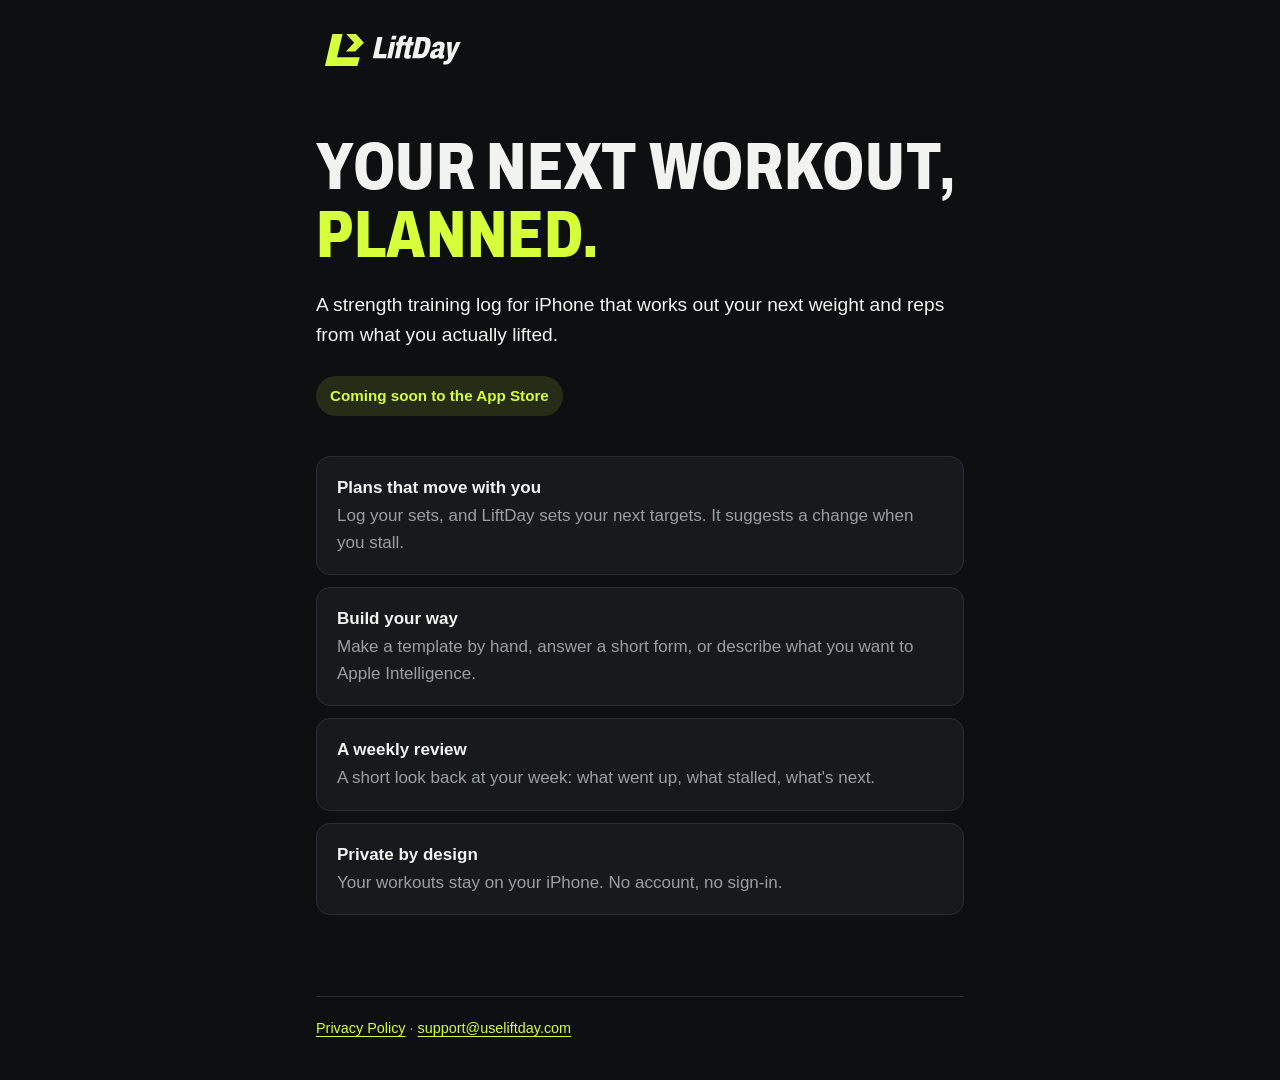
==== index.html @ a224f52b "Apply the Lift Mark brand identity Dark carbon background, chalk text and electric lime accents from" ====
<!doctype html>
<html lang="en">
<head>
  <meta charset="utf-8">
  <meta name="viewport" content="width=device-width, initial-scale=1">
  <title>LiftDay</title>
  <meta name="description" content="LiftDay is a strength training log for iPhone that plans your next workout from what you actually lifted.">
  <meta name="theme-color" content="#0E0F11">
  <link rel="icon" href="/brand/liftmark-primary.svg" type="image/svg+xml">
  <link rel="icon" href="/brand/favicon-32.png" sizes="32x32" type="image/png">
  <link rel="apple-touch-icon" href="/brand/apple-touch-icon.png">
  <link rel="stylesheet" href="/style.css">
</head>
<body>
  <div class="wrap">
    <header class="site-header">
      <a href="/"><img src="/brand/wordmark-horizontal.svg" alt="LiftDay" width="160" height="52"></a>
    </header>

    <main>
      <h1>Your next workout, <span class="accent">planned.</span></h1>
      <p class="lede">A strength training log for iPhone that works out your next weight and reps from what you actually lifted.</p>
      <p class="badge">Coming soon to the App Store</p>

      <ul class="features">
        <li><strong>Plans that move with you</strong><span>Log your sets, and LiftDay sets your next targets. It suggests a change when you stall.</span></li>
        <li><strong>Build your way</strong><span>Make a template by hand, answer a short form, or describe what you want to Apple Intelligence.</span></li>
        <li><strong>A weekly review</strong><span>A short look back at your week: what went up, what stalled, what's next.</span></li>
        <li><strong>Private by design</strong><span>Your workouts stay on your iPhone. No account, no sign-in.</span></li>
      </ul>
    </main>

    <footer>
      <p><a href="/privacy/">Privacy Policy</a> · <a href="mailto:support@useliftday.com">support@useliftday.com</a></p>
    </footer>
  </div>
</body>
</html>
---- style.css ----
/* LiftDay brand colors (docs/brand-guidelines.md in the app repo).
   The site is dark-only, like the app. */
:root {
  --carbon: #0E0F11;
  --surface: #17191C;
  --separator: #2A2D32;
  --chalk: #F2F3F0;
  --text-secondary: #9A9FA6;
  --lime: #D4FF3A;
  --lime-soft: rgba(212, 255, 58, 0.12);
  color-scheme: dark;
}

@font-face {
  font-family: "Archivo Condensed";
  src: url("/fonts/ArchivoCondensed-ExtraBold.ttf") format("truetype");
  font-weight: 800;
  font-display: swap;
}

* { box-sizing: border-box; }

html { background: var(--carbon); }

body {
  margin: 0;
  background: var(--carbon);
  color: var(--chalk);
  font: 17px/1.55 -apple-system, BlinkMacSystemFont, "SF Pro Text", "Segoe UI", Roboto, Helvetica, Arial, sans-serif;
  -webkit-text-size-adjust: 100%;
}

a { color: var(--lime); text-underline-offset: 3px; }
a:focus-visible { outline: 2px solid var(--lime); outline-offset: 3px; border-radius: 2px; }

.wrap {
  max-width: 680px;
  margin: 0 auto;
  padding: 0 16px;
}

/* Header: the horizontal wordmark, never retyped as text. */
.site-header { padding: 24px 0 8px; }
.site-header a { display: inline-block; line-height: 0; }
.site-header img { width: 160px; height: auto; }

main { padding: 40px 0 64px; }

h1, h2 {
  font-family: "Archivo Condensed", "Arial Narrow", sans-serif;
  font-weight: 800;
  text-transform: uppercase;
  letter-spacing: 0.01em;
  line-height: 1.02;
}

h1 { font-size: clamp(2.6rem, 9vw, 4.2rem); margin: 0 0 20px; }
h2 { font-size: 1.6rem; margin: 2.2em 0 0.4em; }
h1 .accent { color: var(--lime); }

p, ul { margin: 0 0 1em; }
li { margin-bottom: 0.35em; }

.lede { font-size: 1.2rem; color: var(--chalk); }
.muted { color: var(--text-secondary); }

.badge {
  display: inline-block;
  margin: 8px 0 40px;
  padding: 8px 14px;
  border-radius: 999px;
  background: var(--lime-soft);
  color: var(--lime);
  font-weight: 600;
  font-size: 0.95rem;
}

.features {
  list-style: none;
  padding: 0;
  margin: 0 0 1em;
  display: grid;
  gap: 12px;
}

.features li {
  margin: 0;
  padding: 18px 20px;
  background: var(--surface);
  border: 1px solid var(--separator);
  border-radius: 14px;
}

.features strong { display: block; margin-bottom: 2px; }
.features span { color: var(--text-secondary); }

/* Privacy policy */
.policy h1 { font-size: clamp(2.2rem, 7vw, 3.2rem); }
.policy strong { color: var(--chalk); }

footer {
  border-top: 1px solid var(--separator);
  padding: 20px 0 40px;
  color: var(--text-secondary);
  font-size: 0.9rem;
}

footer p { margin: 0; }
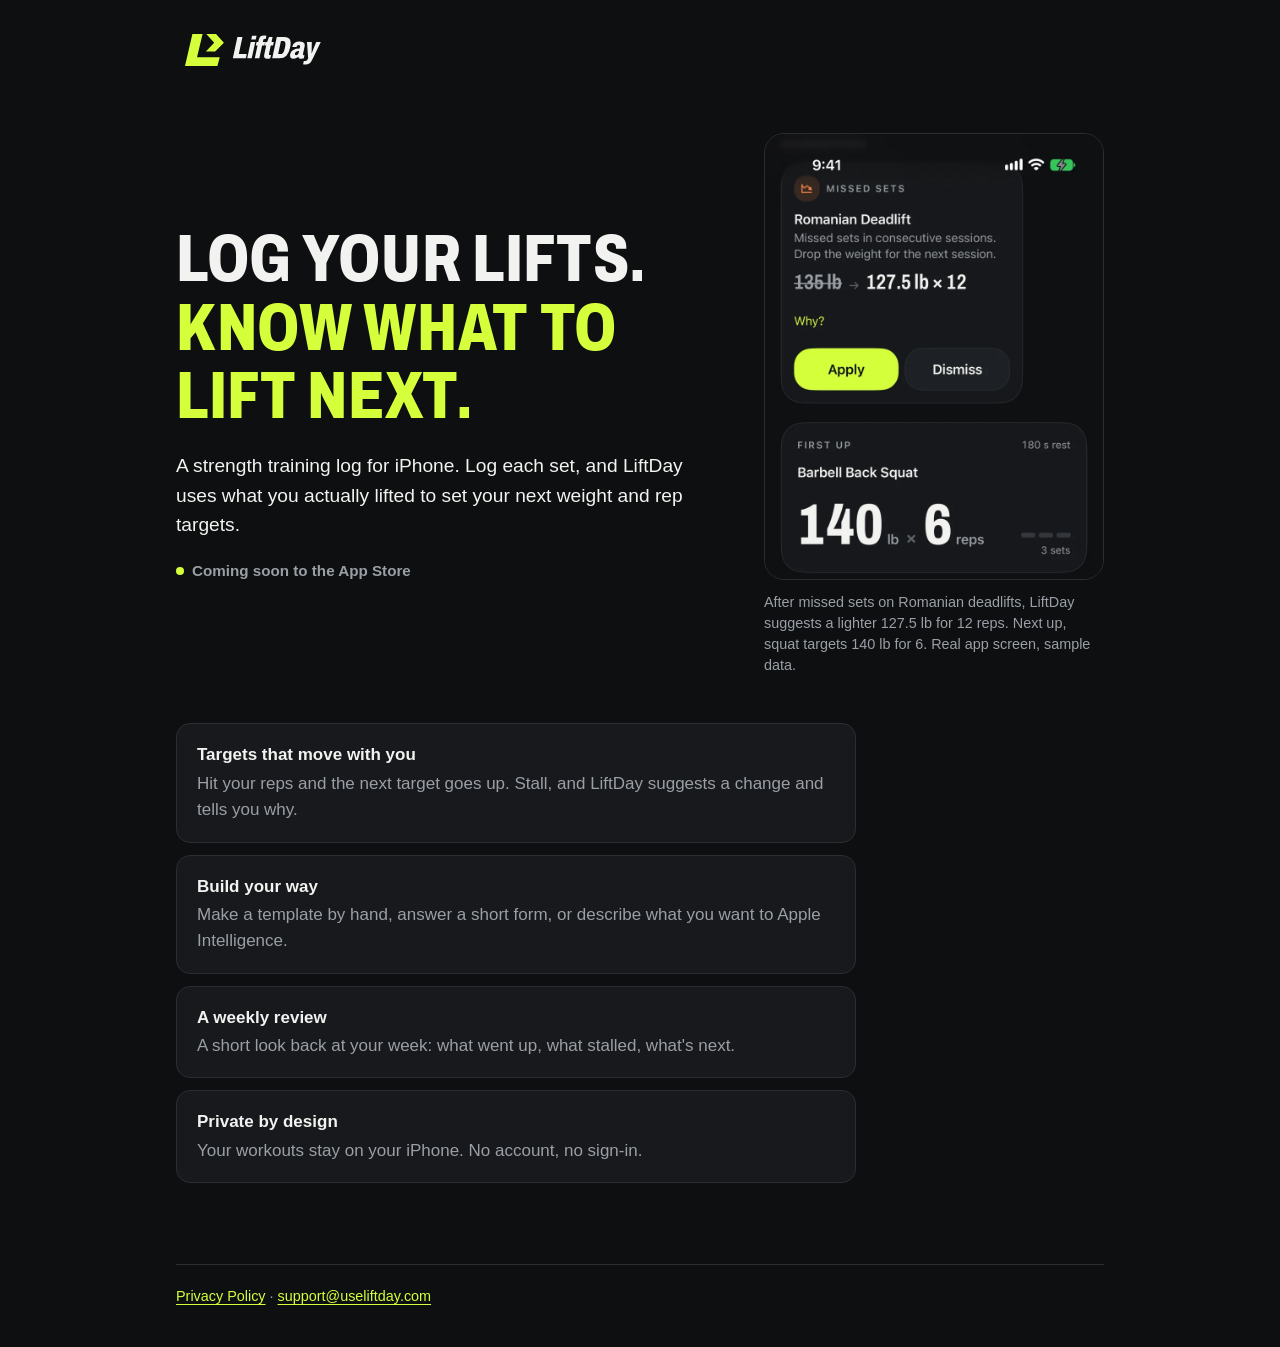
==== commit 24db8129: "Lead the home page with logging and the next target New hero headline and copy that tie logged sets " ====
--- a/index.html
+++ b/index.html
@@ -4,7 +4,7 @@
   <meta charset="utf-8">
   <meta name="viewport" content="width=device-width, initial-scale=1">
   <title>LiftDay</title>
-  <meta name="description" content="LiftDay is a strength training log for iPhone that plans your next workout from what you actually lifted.">
+  <meta name="description" content="Log your lifts. Know what to lift next. LiftDay is a strength training log for iPhone that uses what you actually lifted to set your next weight and rep targets.">
   <meta name="theme-color" content="#0E0F11">
   <link rel="icon" href="/brand/liftmark-primary.svg" type="image/svg+xml">
   <link rel="icon" href="/brand/favicon-32.png" sizes="32x32" type="image/png">
@@ -12,18 +12,27 @@
   <link rel="stylesheet" href="/style.css">
 </head>
 <body>
-  <div class="wrap">
+  <div class="wrap wrap-wide">
     <header class="site-header">
       <a href="/"><img src="/brand/wordmark-horizontal.svg" alt="LiftDay" width="160" height="52"></a>
     </header>
 
     <main>
-      <h1>Your next workout, <span class="accent">planned.</span></h1>
-      <p class="lede">A strength training log for iPhone that works out your next weight and reps from what you actually lifted.</p>
-      <p class="badge">Coming soon to the App Store</p>
+      <section class="hero">
+        <div class="hero-copy">
+          <h1>Log your lifts. <span class="accent">Know what to lift next.</span></h1>
+          <p class="lede">A strength training log for iPhone. Log each set, and LiftDay uses what you actually lifted to set your next weight and rep targets.</p>
+          <p class="status">Coming soon to the App Store</p>
+        </div>
+        <figure class="hero-shot">
+          <img src="/images/today-suggestion.webp" width="800" height="1054"
+               alt="LiftDay's Today screen. A Missed Sets card for Romanian Deadlift says sets were missed in consecutive sessions and suggests dropping from 135 lb to 127.5 lb for 12 reps, with Why?, Apply and Dismiss buttons. Below it, First Up shows Barbell Back Squat at 140 lb for 6 reps over 3 sets.">
+          <figcaption>After missed sets on Romanian deadlifts, LiftDay suggests a lighter 127.5&nbsp;lb for 12 reps. Next up, squat targets 140&nbsp;lb for 6. Real app screen, sample data.</figcaption>
+        </figure>
+      </section>
 
       <ul class="features">
-        <li><strong>Plans that move with you</strong><span>Log your sets, and LiftDay sets your next targets. It suggests a change when you stall.</span></li>
+        <li><strong>Targets that move with you</strong><span>Hit your reps and the next target goes up. Stall, and LiftDay suggests a change and tells you why.</span></li>
         <li><strong>Build your way</strong><span>Make a template by hand, answer a short form, or describe what you want to Apple Intelligence.</span></li>
         <li><strong>A weekly review</strong><span>A short look back at your week: what went up, what stalled, what's next.</span></li>
         <li><strong>Private by design</strong><span>Your workouts stay on your iPhone. No account, no sign-in.</span></li>
--- a/style.css
+++ b/style.css
@@ -64,15 +64,56 @@
 .lede { font-size: 1.2rem; color: var(--chalk); }
 .muted { color: var(--text-secondary); }
 
-.badge {
-  display: inline-block;
-  margin: 8px 0 40px;
-  padding: 8px 14px;
-  border-radius: 999px;
-  background: var(--lime-soft);
-  color: var(--lime);
+/* Plain status text, not a button: there's no store or beta link yet. */
+.status {
+  margin: 4px 0 0;
+  color: var(--text-secondary);
   font-weight: 600;
   font-size: 0.95rem;
+}
+.status::before {
+  content: "";
+  display: inline-block;
+  width: 8px;
+  height: 8px;
+  margin-right: 8px;
+  border-radius: 50%;
+  background: var(--lime);
+  vertical-align: 1px;
+}
+
+/* Home hero: copy, then one real app screenshot. Side by side on wide screens. */
+.wrap-wide { max-width: 960px; }
+.wrap-wide main > * { max-width: 680px; }
+.wrap-wide main > .hero { max-width: none; }
+
+.hero {
+  display: grid;
+  gap: 32px;
+  margin-bottom: 48px;
+}
+
+.hero-shot { margin: 0; max-width: 360px; }
+.hero-shot img {
+  display: block;
+  width: 100%;
+  height: auto;
+  border: 1px solid var(--separator);
+  border-radius: 20px;
+}
+.hero-shot figcaption {
+  margin-top: 12px;
+  color: var(--text-secondary);
+  font-size: 0.9rem;
+  line-height: 1.45;
+}
+
+@media (min-width: 820px) {
+  .hero {
+    grid-template-columns: minmax(0, 1fr) 340px;
+    gap: 56px;
+    align-items: center;
+  }
 }
 
 .features {
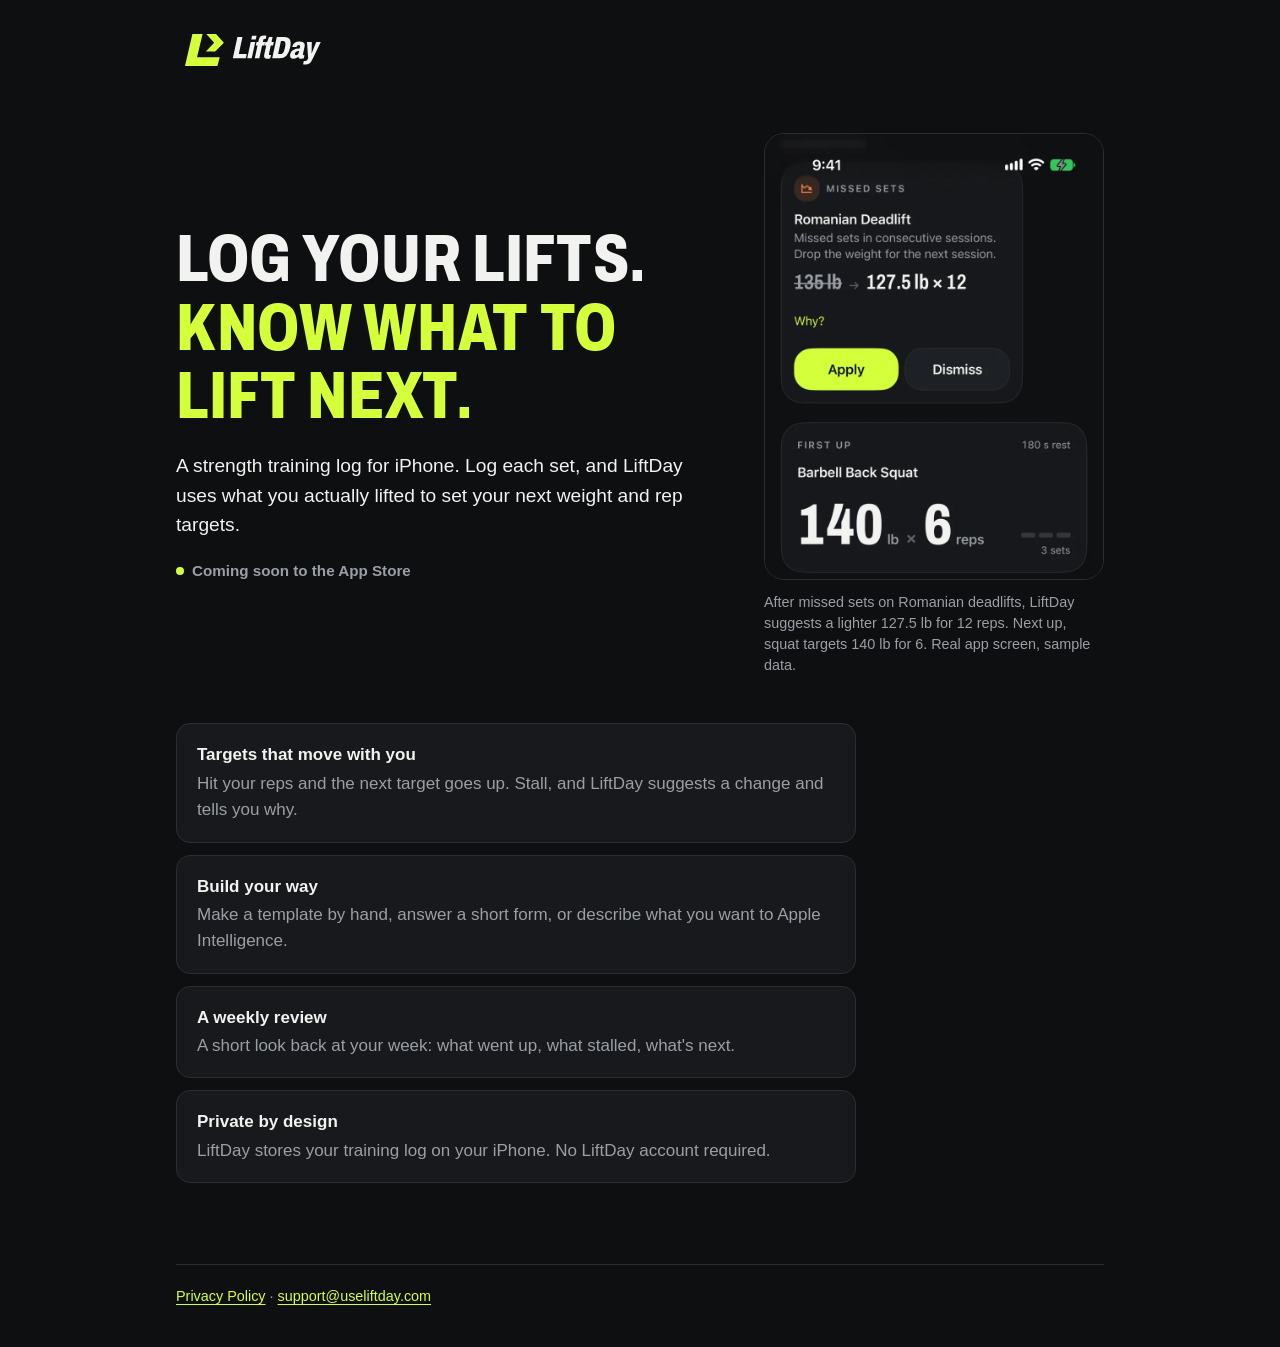
==== commit cb240da8: "Reword the Private by design card Co-Authored-By: Claude Opus 5.5 <noreply@anthropic.com>" ====
--- a/index.html
+++ b/index.html
@@ -35,7 +35,7 @@
         <li><strong>Targets that move with you</strong><span>Hit your reps and the next target goes up. Stall, and LiftDay suggests a change and tells you why.</span></li>
         <li><strong>Build your way</strong><span>Make a template by hand, answer a short form, or describe what you want to Apple Intelligence.</span></li>
         <li><strong>A weekly review</strong><span>A short look back at your week: what went up, what stalled, what's next.</span></li>
-        <li><strong>Private by design</strong><span>Your workouts stay on your iPhone. No account, no sign-in.</span></li>
+        <li><strong>Private by design</strong><span>LiftDay stores your training log on your iPhone. No LiftDay account required.</span></li>
       </ul>
     </main>
 
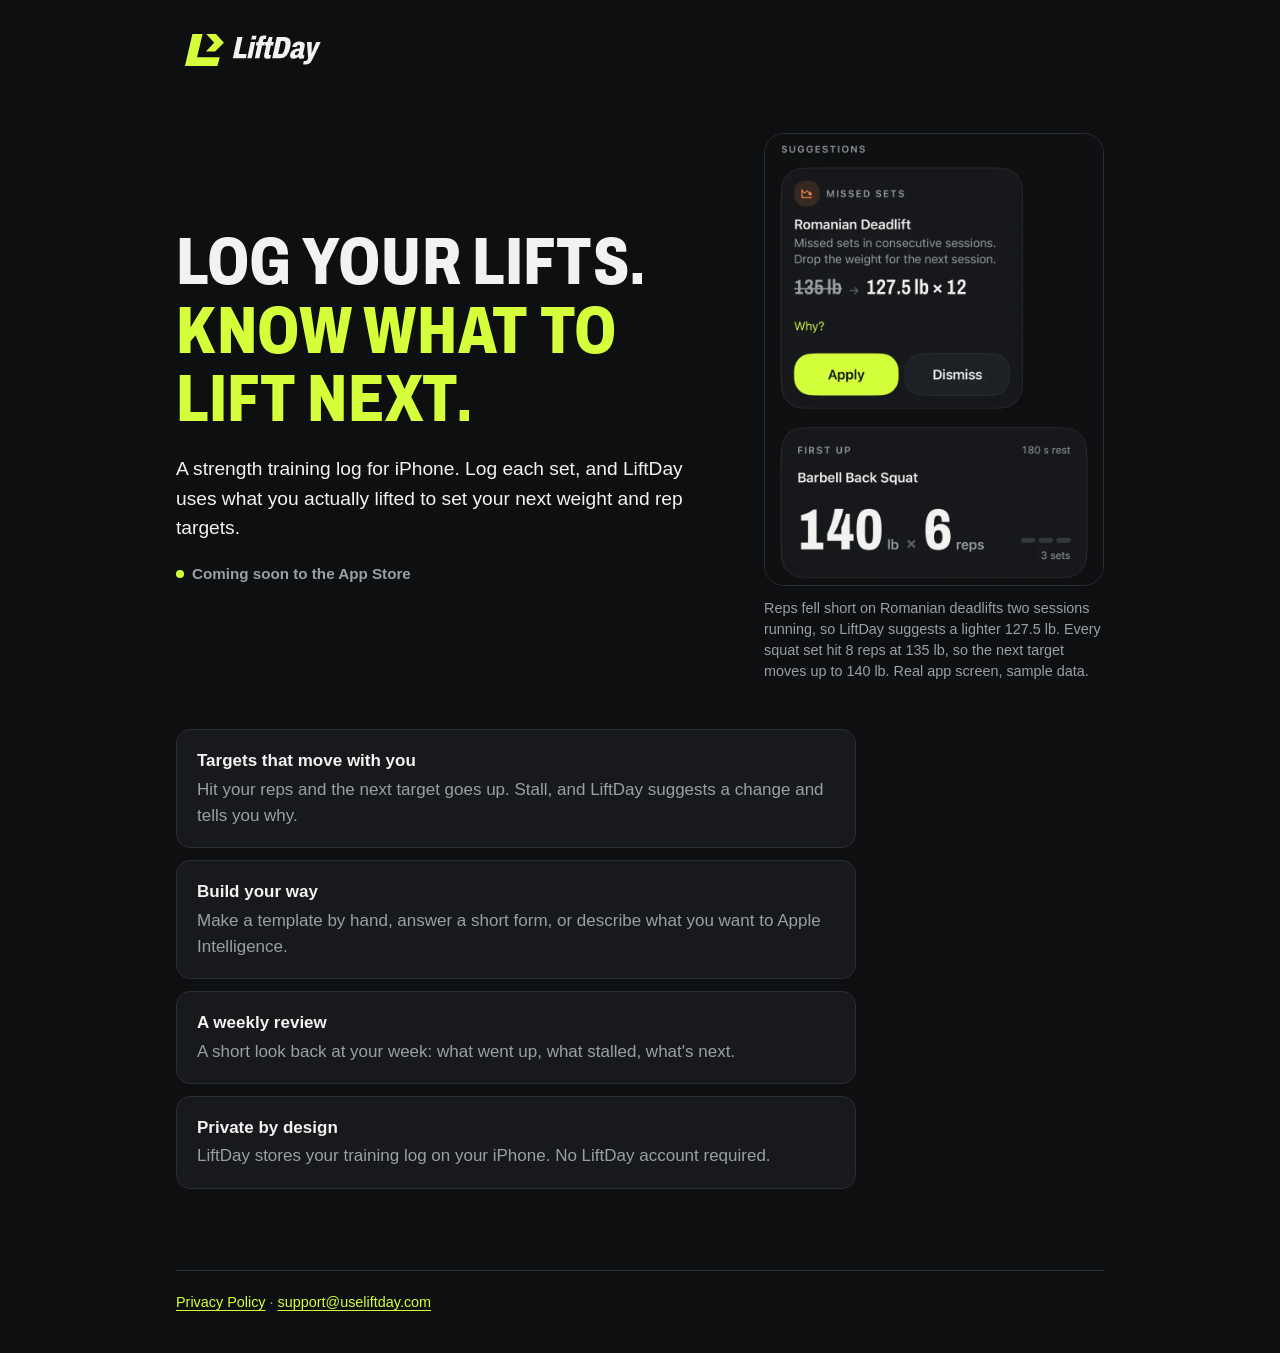
==== commit 7808fb82: "Add a link preview image and a cleaner app screenshot Links to useliftday.com now carry Open Graph a" ====
--- a/index.html
+++ b/index.html
@@ -3,9 +3,22 @@
 <head>
   <meta charset="utf-8">
   <meta name="viewport" content="width=device-width, initial-scale=1">
-  <title>LiftDay</title>
+  <title>LiftDay: Log your lifts. Know what to lift next.</title>
   <meta name="description" content="Log your lifts. Know what to lift next. LiftDay is a strength training log for iPhone that uses what you actually lifted to set your next weight and rep targets.">
   <meta name="theme-color" content="#0E0F11">
+  <link rel="canonical" href="https://useliftday.com/">
+
+  <!-- Link previews (iMessage, Slack, WhatsApp, X, LinkedIn…) -->
+  <meta property="og:type" content="website">
+  <meta property="og:site_name" content="LiftDay">
+  <meta property="og:url" content="https://useliftday.com/">
+  <meta property="og:title" content="LiftDay: Log your lifts. Know what to lift next.">
+  <meta property="og:description" content="A strength training log for iPhone that uses what you actually lifted to set your next weight and rep targets.">
+  <meta property="og:image" content="https://useliftday.com/images/social-preview.png">
+  <meta property="og:image:width" content="1200">
+  <meta property="og:image:height" content="630">
+  <meta property="og:image:alt" content="LiftDay: Log your lifts. Know what to lift next. Beside the headline, the app suggests 127.5 lb for 12 reps on Romanian deadlifts and a squat target of 140 lb for 6.">
+  <meta name="twitter:card" content="summary_large_image">
   <link rel="icon" href="/brand/liftmark-primary.svg" type="image/svg+xml">
   <link rel="icon" href="/brand/favicon-32.png" sizes="32x32" type="image/png">
   <link rel="apple-touch-icon" href="/brand/apple-touch-icon.png">
@@ -25,9 +38,9 @@
           <p class="status">Coming soon to the App Store</p>
         </div>
         <figure class="hero-shot">
-          <img src="/images/today-suggestion.webp" width="800" height="1054"
+          <img src="/images/today-suggestion.webp" width="800" height="1068"
                alt="LiftDay's Today screen. A Missed Sets card for Romanian Deadlift says sets were missed in consecutive sessions and suggests dropping from 135 lb to 127.5 lb for 12 reps, with Why?, Apply and Dismiss buttons. Below it, First Up shows Barbell Back Squat at 140 lb for 6 reps over 3 sets.">
-          <figcaption>After missed sets on Romanian deadlifts, LiftDay suggests a lighter 127.5&nbsp;lb for 12 reps. Next up, squat targets 140&nbsp;lb for 6. Real app screen, sample data.</figcaption>
+          <figcaption>Reps fell short on Romanian deadlifts two sessions running, so LiftDay suggests a lighter 127.5&nbsp;lb. Every squat set hit 8 reps at 135&nbsp;lb, so the next target moves up to 140&nbsp;lb. Real app screen, sample data.</figcaption>
         </figure>
       </section>
 
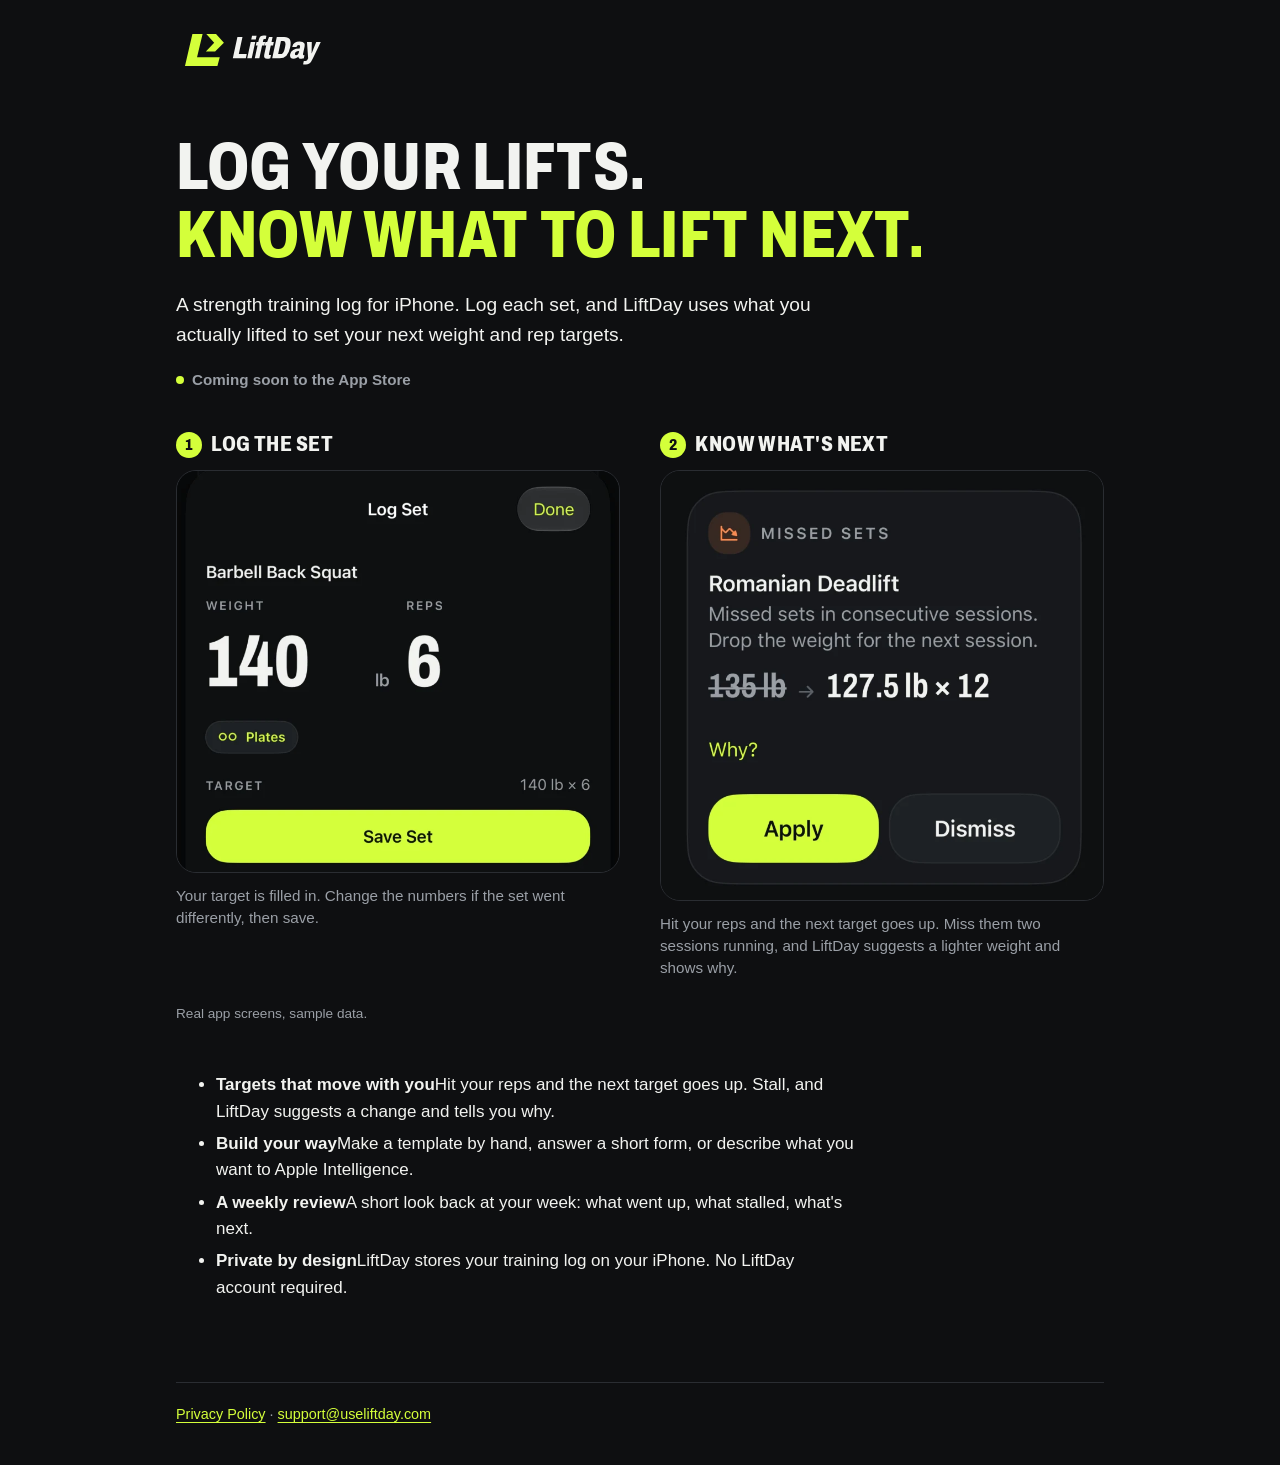
==== commit 75c904c0: "Show logging and the next target as two app screens The hero now shows two numbered steps from a fre" ====
--- a/index.html
+++ b/index.html
@@ -17,7 +17,7 @@
   <meta property="og:image" content="https://useliftday.com/images/social-preview.png">
   <meta property="og:image:width" content="1200">
   <meta property="og:image:height" content="630">
-  <meta property="og:image:alt" content="LiftDay: Log your lifts. Know what to lift next. Beside the headline, the app suggests 127.5 lb for 12 reps on Romanian deadlifts and a squat target of 140 lb for 6.">
+  <meta property="og:image:alt" content="LiftDay: Log your lifts. Know what to lift next. Beside the headline, two app screens: logging a 140 lb squat set for 6 reps, and a suggestion to drop Romanian deadlifts to 127.5 lb.">
   <meta name="twitter:card" content="summary_large_image">
   <link rel="icon" href="/brand/liftmark-primary.svg" type="image/svg+xml">
   <link rel="icon" href="/brand/favicon-32.png" sizes="32x32" type="image/png">
@@ -32,16 +32,25 @@
 
     <main>
       <section class="hero">
-        <div class="hero-copy">
-          <h1>Log your lifts. <span class="accent">Know what to lift next.</span></h1>
-          <p class="lede">A strength training log for iPhone. Log each set, and LiftDay uses what you actually lifted to set your next weight and rep targets.</p>
-          <p class="status">Coming soon to the App Store</p>
-        </div>
-        <figure class="hero-shot">
-          <img src="/images/today-suggestion.webp" width="800" height="1068"
-               alt="LiftDay's Today screen. A Missed Sets card for Romanian Deadlift says sets were missed in consecutive sessions and suggests dropping from 135 lb to 127.5 lb for 12 reps, with Why?, Apply and Dismiss buttons. Below it, First Up shows Barbell Back Squat at 140 lb for 6 reps over 3 sets.">
-          <figcaption>Reps fell short on Romanian deadlifts two sessions running, so LiftDay suggests a lighter 127.5&nbsp;lb. Every squat set hit 8 reps at 135&nbsp;lb, so the next target moves up to 140&nbsp;lb. Real app screen, sample data.</figcaption>
+        <h1>Log your lifts. <span class="accent">Know what to lift next.</span></h1>
+        <p class="lede">A strength training log for iPhone. Log each set, and LiftDay uses what you actually lifted to set your next weight and rep targets.</p>
+        <p class="status">Coming soon to the App Store</p>
+      </section>
+
+      <section class="steps" aria-label="How LiftDay works">
+        <figure class="step">
+          <p class="step-label"><span>1</span> Log the set</p>
+          <img src="/images/log-set.webp" width="800" height="726"
+               alt="LiftDay's Log Set sheet for Barbell Back Squat: weight 140 lb and 6 reps in large numerals, a Plates button, the target of 140 lb for 6 reps, and a Save Set button.">
+          <figcaption>Your target is filled in. Change the numbers if the set went differently, then save.</figcaption>
         </figure>
+        <figure class="step">
+          <p class="step-label"><span>2</span> Know what's next</p>
+          <img src="/images/suggestion.webp" width="800" height="777"
+               alt="A LiftDay suggestion card for Romanian Deadlift: missed sets in consecutive sessions, so drop the weight from 135 lb to 127.5 lb for 12 reps, with Why?, Apply and Dismiss buttons.">
+          <figcaption>Hit your reps and the next target goes up. Miss them two sessions running, and LiftDay suggests a lighter weight and shows why.</figcaption>
+        </figure>
+        <p class="steps-note">Real app screens, sample data.</p>
       </section>
 
       <ul class="features">
--- a/style.css
+++ b/style.css
@@ -82,58 +82,71 @@
   vertical-align: 1px;
 }
 
-/* Home hero: copy, then one real app screenshot. Side by side on wide screens. */
+/* Home: hero copy, then two real app screens as numbered steps
+   (side by side from 640px, stacked on phones). */
 .wrap-wide { max-width: 960px; }
 .wrap-wide main > * { max-width: 680px; }
+.wrap-wide main > .steps,
 .wrap-wide main > .hero { max-width: none; }
+.hero p { max-width: 680px; }
 
-.hero {
+.hero { margin-bottom: 40px; }
+.hero h1 .accent { display: block; }
+
+.steps {
   display: grid;
   gap: 32px;
   margin-bottom: 48px;
 }
 
-.hero-shot { margin: 0; max-width: 360px; }
-.hero-shot img {
+.step { margin: 0; max-width: 420px; }
+.step img {
   display: block;
   width: 100%;
   height: auto;
   border: 1px solid var(--separator);
   border-radius: 20px;
 }
-.hero-shot figcaption {
+.step figcaption {
   margin-top: 12px;
   color: var(--text-secondary);
-  font-size: 0.9rem;
+  font-size: 0.95rem;
   line-height: 1.45;
 }
 
-@media (min-width: 820px) {
-  .hero {
-    grid-template-columns: minmax(0, 1fr) 340px;
-    gap: 56px;
-    align-items: center;
-  }
+.step-label {
+  margin: 0 0 12px;
+  font-family: "Archivo Condensed", "Arial Narrow", sans-serif;
+  font-weight: 800;
+  text-transform: uppercase;
+  letter-spacing: 0.02em;
+  font-size: 1.35rem;
+  line-height: 1;
+}
+.step-label span {
+  display: inline-grid;
+  place-items: center;
+  width: 1.5em;
+  height: 1.5em;
+  margin-right: 6px;
+  border-radius: 50%;
+  background: var(--lime);
+  color: var(--carbon);
+  font-size: 0.8em;
+  vertical-align: 0.05em;
 }
 
-.features {
-  list-style: none;
-  padding: 0;
-  margin: 0 0 1em;
-  display: grid;
-  gap: 12px;
+.steps-note {
+  margin: 0;
+  color: var(--text-secondary);
+  font-size: 0.85rem;
 }
 
-.features li {
-  margin: 0;
-  padding: 18px 20px;
-  background: var(--surface);
-  border: 1px solid var(--separator);
-  border-radius: 14px;
+@media (min-width: 640px) {
+  .steps { grid-template-columns: 1fr 1fr; gap: 24px 40px; }
+  .step { max-width: none; }
+  .steps-note { grid-column: 1 / -1; }
 }
-
-.features strong { display: block; margin-bottom: 2px; }
-.features span { color: var(--text-secondary); }
 
 /* Privacy policy */
 .policy h1 { font-size: clamp(2.2rem, 7vw, 3.2rem); }
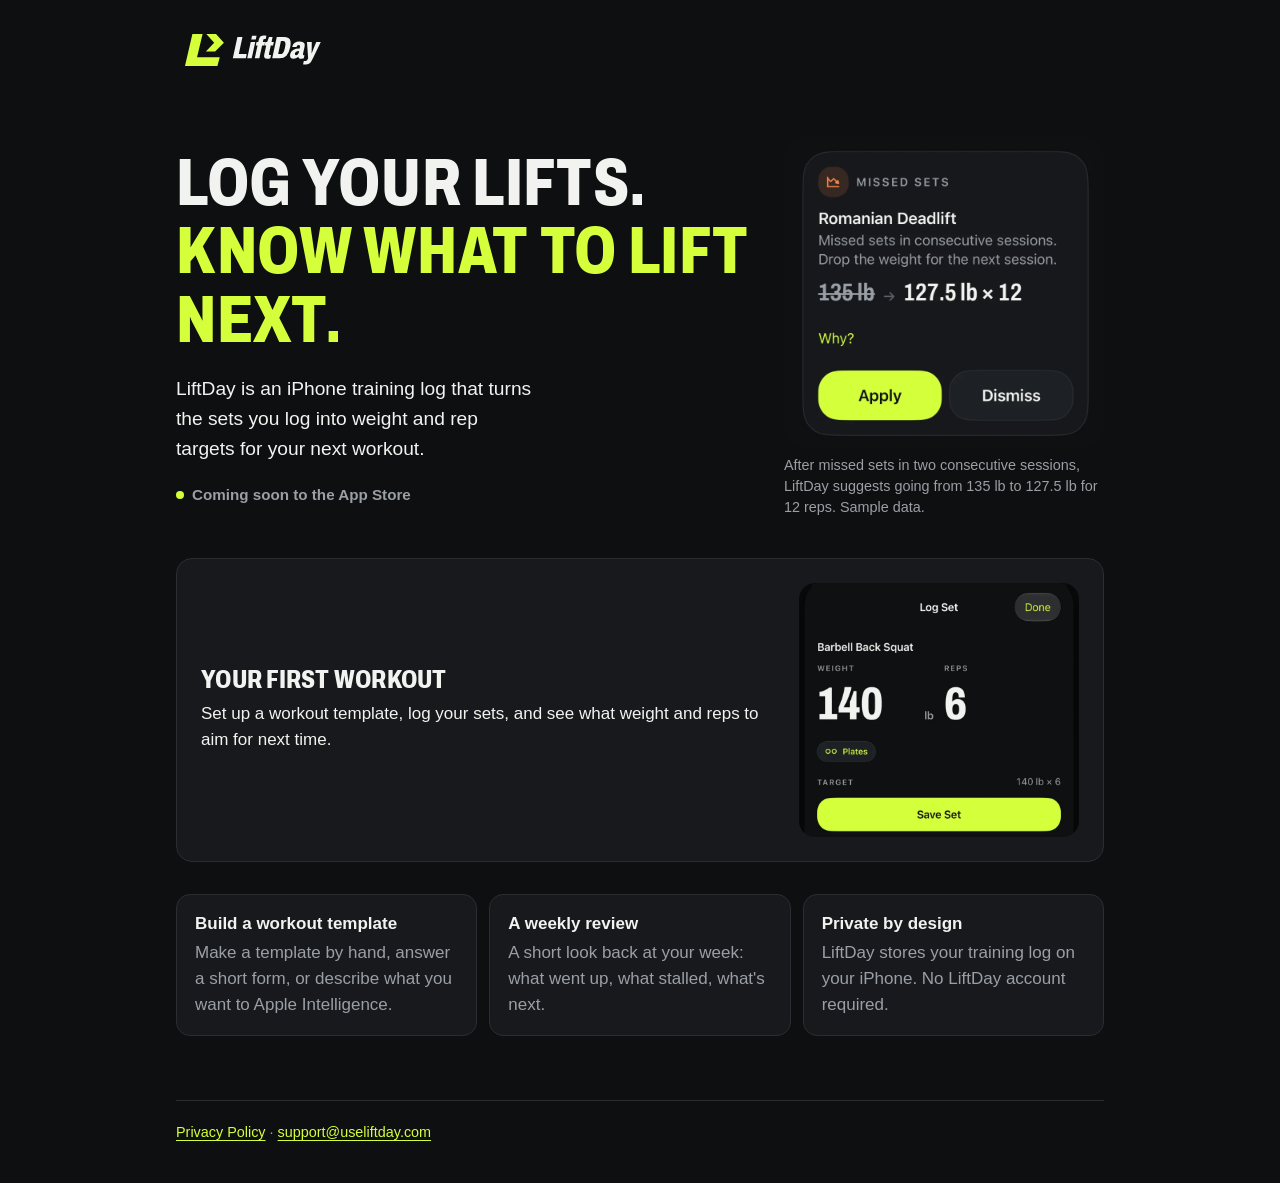
==== commit 7c3a4a46: "Refine the LiftDay homepage" ====
--- a/index.html
+++ b/index.html
@@ -32,32 +32,31 @@
 
     <main>
       <section class="hero">
-        <h1>Log your lifts. <span class="accent">Know what to lift next.</span></h1>
-        <p class="lede">A strength training log for iPhone. Log each set, and LiftDay uses what you actually lifted to set your next weight and rep targets.</p>
-        <p class="status">Coming soon to the App Store</p>
+        <div class="hero-copy">
+          <h1>Log your lifts. <span class="accent">Know what to lift next.</span></h1>
+          <p class="lede">LiftDay is an iPhone training log that turns the sets you log into weight and rep targets for your next workout.</p>
+          <p class="status">Coming soon to the App Store</p>
+        </div>
+        <figure class="recommendation">
+          <img src="/images/suggestion.webp" width="800" height="777"
+               alt="LiftDay's Romanian deadlift suggestion card with options to see why, apply, or dismiss.">
+          <figcaption>After missed sets in two consecutive sessions, LiftDay suggests going from 135 lb to 127.5 lb for 12 reps. Sample data.</figcaption>
+        </figure>
       </section>
 
-      <section class="steps" aria-label="How LiftDay works">
-        <figure class="step">
-          <p class="step-label"><span>1</span> Log the set</p>
-          <img src="/images/log-set.webp" width="800" height="726"
-               alt="LiftDay's Log Set sheet for Barbell Back Squat: weight 140 lb and 6 reps in large numerals, a Plates button, the target of 140 lb for 6 reps, and a Save Set button.">
-          <figcaption>Your target is filled in. Change the numbers if the set went differently, then save.</figcaption>
-        </figure>
-        <figure class="step">
-          <p class="step-label"><span>2</span> Know what's next</p>
-          <img src="/images/suggestion.webp" width="800" height="777"
-               alt="A LiftDay suggestion card for Romanian Deadlift: missed sets in consecutive sessions, so drop the weight from 135 lb to 127.5 lb for 12 reps, with Why?, Apply and Dismiss buttons.">
-          <figcaption>Hit your reps and the next target goes up. Miss them two sessions running, and LiftDay suggests a lighter weight and shows why.</figcaption>
-        </figure>
-        <p class="steps-note">Real app screens, sample data.</p>
+      <section class="first-workout" aria-labelledby="first-workout-title">
+        <div>
+          <h2 id="first-workout-title">Your first workout</h2>
+          <p>Set up a workout template, log your sets, and see what weight and reps to aim for next time.</p>
+        </div>
+        <img src="/images/log-set.webp" width="800" height="726" loading="lazy"
+             alt="LiftDay's Log Set sheet with a squat target of 140 lb for 6 reps and a Save Set button.">
       </section>
 
       <ul class="features">
-        <li><strong>Targets that move with you</strong><span>Hit your reps and the next target goes up. Stall, and LiftDay suggests a change and tells you why.</span></li>
-        <li><strong>Build your way</strong><span>Make a template by hand, answer a short form, or describe what you want to Apple Intelligence.</span></li>
-        <li><strong>A weekly review</strong><span>A short look back at your week: what went up, what stalled, what's next.</span></li>
-        <li><strong>Private by design</strong><span>LiftDay stores your training log on your iPhone. No LiftDay account required.</span></li>
+        <li><strong>Build a workout template</strong> <span>Make a template by hand, answer a short form, or describe what you want to Apple Intelligence.</span></li>
+        <li><strong>A weekly review</strong> <span>A short look back at your week: what went up, what stalled, what's next.</span></li>
+        <li><strong>Private by design</strong> <span>LiftDay stores your training log on your iPhone. No LiftDay account required.</span></li>
       </ul>
     </main>
 
--- a/style.css
+++ b/style.css
@@ -82,70 +82,73 @@
   vertical-align: 1px;
 }
 
-/* Home: hero copy, then two real app screens as numbered steps
-   (side by side from 640px, stacked on phones). */
+/* Homepage */
 .wrap-wide { max-width: 960px; }
-.wrap-wide main > * { max-width: 680px; }
-.wrap-wide main > .steps,
-.wrap-wide main > .hero { max-width: none; }
-.hero p { max-width: 680px; }
+.wrap-wide main { padding-top: 28px; }
 
-.hero { margin-bottom: 40px; }
+.hero {
+  display: grid;
+  align-items: center;
+  gap: 24px;
+  margin-bottom: 40px;
+}
 .hero h1 .accent { display: block; }
+.hero .lede { max-width: 34ch; }
 
-.steps {
-  display: grid;
-  gap: 32px;
-  margin-bottom: 48px;
+.recommendation {
+  width: min(100%, 320px);
+  margin: 0;
+  justify-self: center;
 }
-
-.step { margin: 0; max-width: 420px; }
-.step img {
+.recommendation img, .first-workout img {
   display: block;
   width: 100%;
   height: auto;
-  border: 1px solid var(--separator);
-  border-radius: 20px;
+  border-radius: 16px;
 }
-.step figcaption {
-  margin-top: 12px;
+.recommendation figcaption {
+  margin-top: 8px;
   color: var(--text-secondary);
-  font-size: 0.95rem;
+  font-size: 0.9rem;
   line-height: 1.45;
 }
 
-.step-label {
-  margin: 0 0 12px;
-  font-family: "Archivo Condensed", "Arial Narrow", sans-serif;
-  font-weight: 800;
-  text-transform: uppercase;
-  letter-spacing: 0.02em;
-  font-size: 1.35rem;
-  line-height: 1;
+.first-workout {
+  display: grid;
+  align-items: center;
+  gap: 20px;
+  margin-bottom: 32px;
+  padding: 20px;
+  background: var(--surface);
+  border: 1px solid var(--separator);
+  border-radius: 16px;
 }
-.step-label span {
-  display: inline-grid;
-  place-items: center;
-  width: 1.5em;
-  height: 1.5em;
-  margin-right: 6px;
-  border-radius: 50%;
-  background: var(--lime);
-  color: var(--carbon);
-  font-size: 0.8em;
-  vertical-align: 0.05em;
+.first-workout h2 { margin: 0 0 8px; }
+.first-workout p { margin: 0; }
+.first-workout img { max-width: 280px; justify-self: center; }
+
+.features {
+  list-style: none;
+  display: grid;
+  gap: 12px;
+  padding: 0;
+  margin: 0;
 }
+.features li {
+  margin: 0;
+  padding: 16px 18px;
+  background: var(--surface);
+  border: 1px solid var(--separator);
+  border-radius: 14px;
+}
+.features strong { display: block; margin-bottom: 2px; }
+.features span { color: var(--text-secondary); }
 
-.steps-note {
-  margin: 0;
-  color: var(--text-secondary);
-  font-size: 0.85rem;
-}
-
-@media (min-width: 640px) {
-  .steps { grid-template-columns: 1fr 1fr; gap: 24px 40px; }
-  .step { max-width: none; }
-  .steps-note { grid-column: 1 / -1; }
+@media (min-width: 700px) {
+  .wrap-wide main { padding-top: 44px; }
+  .hero { grid-template-columns: minmax(0, 1fr) minmax(0, 320px); gap: 32px; }
+  .first-workout { grid-template-columns: minmax(0, 1fr) minmax(0, 280px); padding: 24px; }
+  .features { grid-template-columns: repeat(3, minmax(0, 1fr)); }
 }
 
 /* Privacy policy */
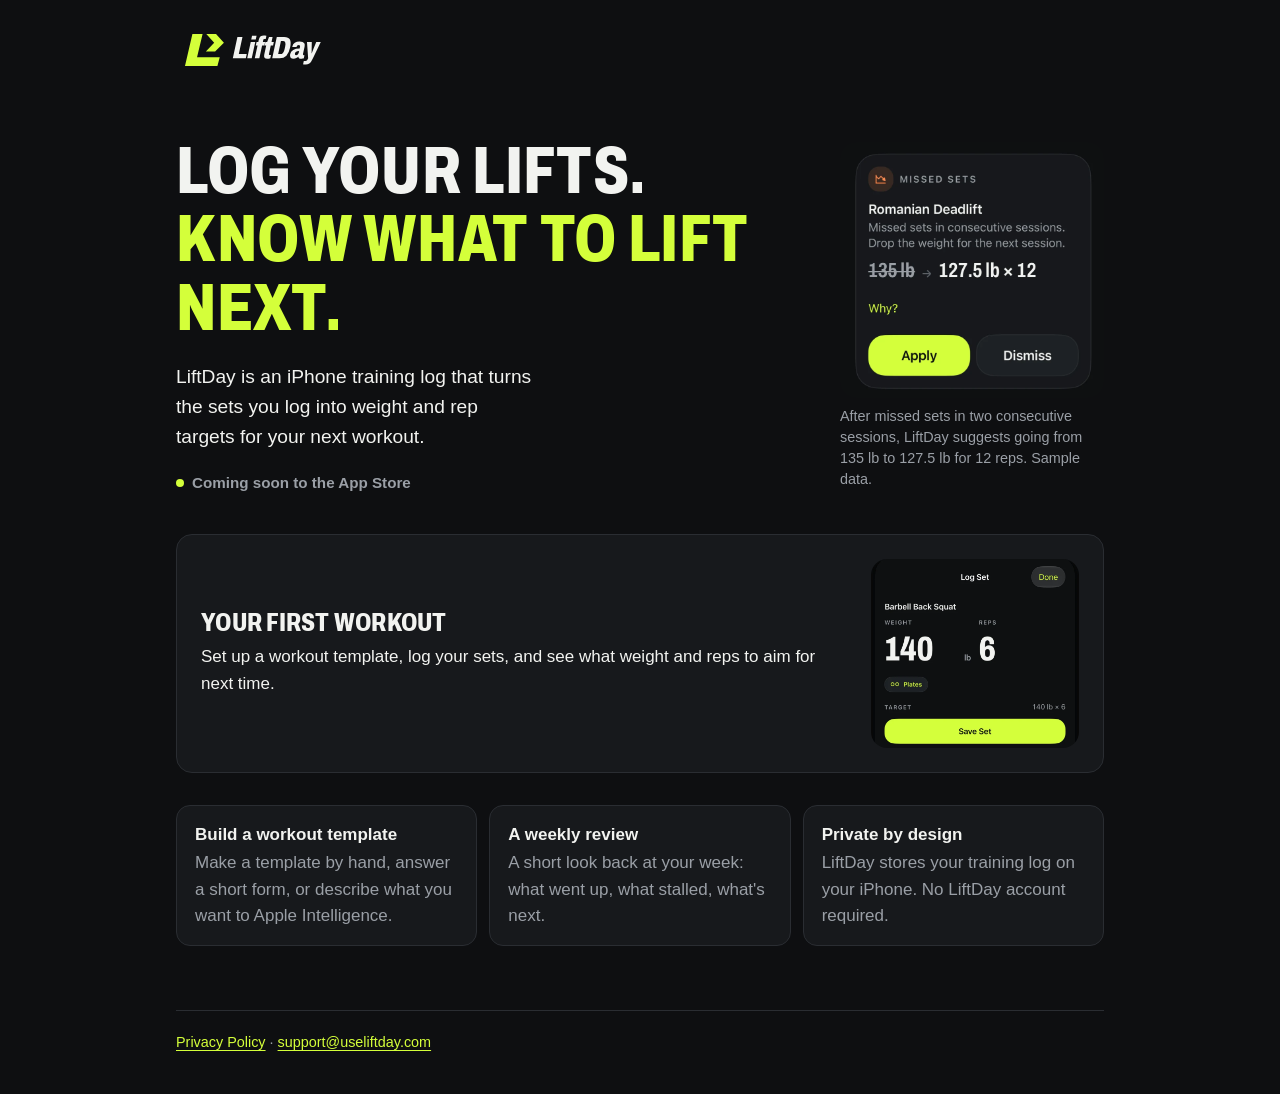
==== commit 7fea3e59: "Keep homepage screenshots compact" ====
--- a/index.html
+++ b/index.html
@@ -22,7 +22,7 @@
   <link rel="icon" href="/brand/liftmark-primary.svg" type="image/svg+xml">
   <link rel="icon" href="/brand/favicon-32.png" sizes="32x32" type="image/png">
   <link rel="apple-touch-icon" href="/brand/apple-touch-icon.png">
-  <link rel="stylesheet" href="/style.css">
+  <link rel="stylesheet" href="/style.css?v=d384a19b7b8d">
 </head>
 <body>
   <div class="wrap wrap-wide">
@@ -38,7 +38,7 @@
           <p class="status">Coming soon to the App Store</p>
         </div>
         <figure class="recommendation">
-          <img src="/images/suggestion.webp" width="800" height="777"
+          <img src="/images/suggestion.webp" width="264" height="256"
                alt="LiftDay's Romanian deadlift suggestion card with options to see why, apply, or dismiss.">
           <figcaption>After missed sets in two consecutive sessions, LiftDay suggests going from 135 lb to 127.5 lb for 12 reps. Sample data.</figcaption>
         </figure>
@@ -49,7 +49,7 @@
           <h2 id="first-workout-title">Your first workout</h2>
           <p>Set up a workout template, log your sets, and see what weight and reps to aim for next time.</p>
         </div>
-        <img src="/images/log-set.webp" width="800" height="726" loading="lazy"
+        <img src="/images/log-set.webp" width="208" height="189" loading="lazy"
              alt="LiftDay's Log Set sheet with a squat target of 140 lb for 6 reps and a Save Set button.">
       </section>
 
--- a/style.css
+++ b/style.css
@@ -96,7 +96,7 @@
 .hero .lede { max-width: 34ch; }
 
 .recommendation {
-  width: min(100%, 320px);
+  width: min(100%, 240px);
   margin: 0;
   justify-self: center;
 }
@@ -125,7 +125,7 @@
 }
 .first-workout h2 { margin: 0 0 8px; }
 .first-workout p { margin: 0; }
-.first-workout img { max-width: 280px; justify-self: center; }
+.first-workout img { max-width: 208px; justify-self: center; }
 
 .features {
   list-style: none;
@@ -146,8 +146,9 @@
 
 @media (min-width: 700px) {
   .wrap-wide main { padding-top: 44px; }
-  .hero { grid-template-columns: minmax(0, 1fr) minmax(0, 320px); gap: 32px; }
-  .first-workout { grid-template-columns: minmax(0, 1fr) minmax(0, 280px); padding: 24px; }
+  .hero { grid-template-columns: minmax(0, 1fr) minmax(0, 264px); gap: 32px; }
+  .recommendation { width: 100%; }
+  .first-workout { grid-template-columns: minmax(0, 1fr) minmax(0, 208px); padding: 24px; }
   .features { grid-template-columns: repeat(3, minmax(0, 1fr)); }
 }
 
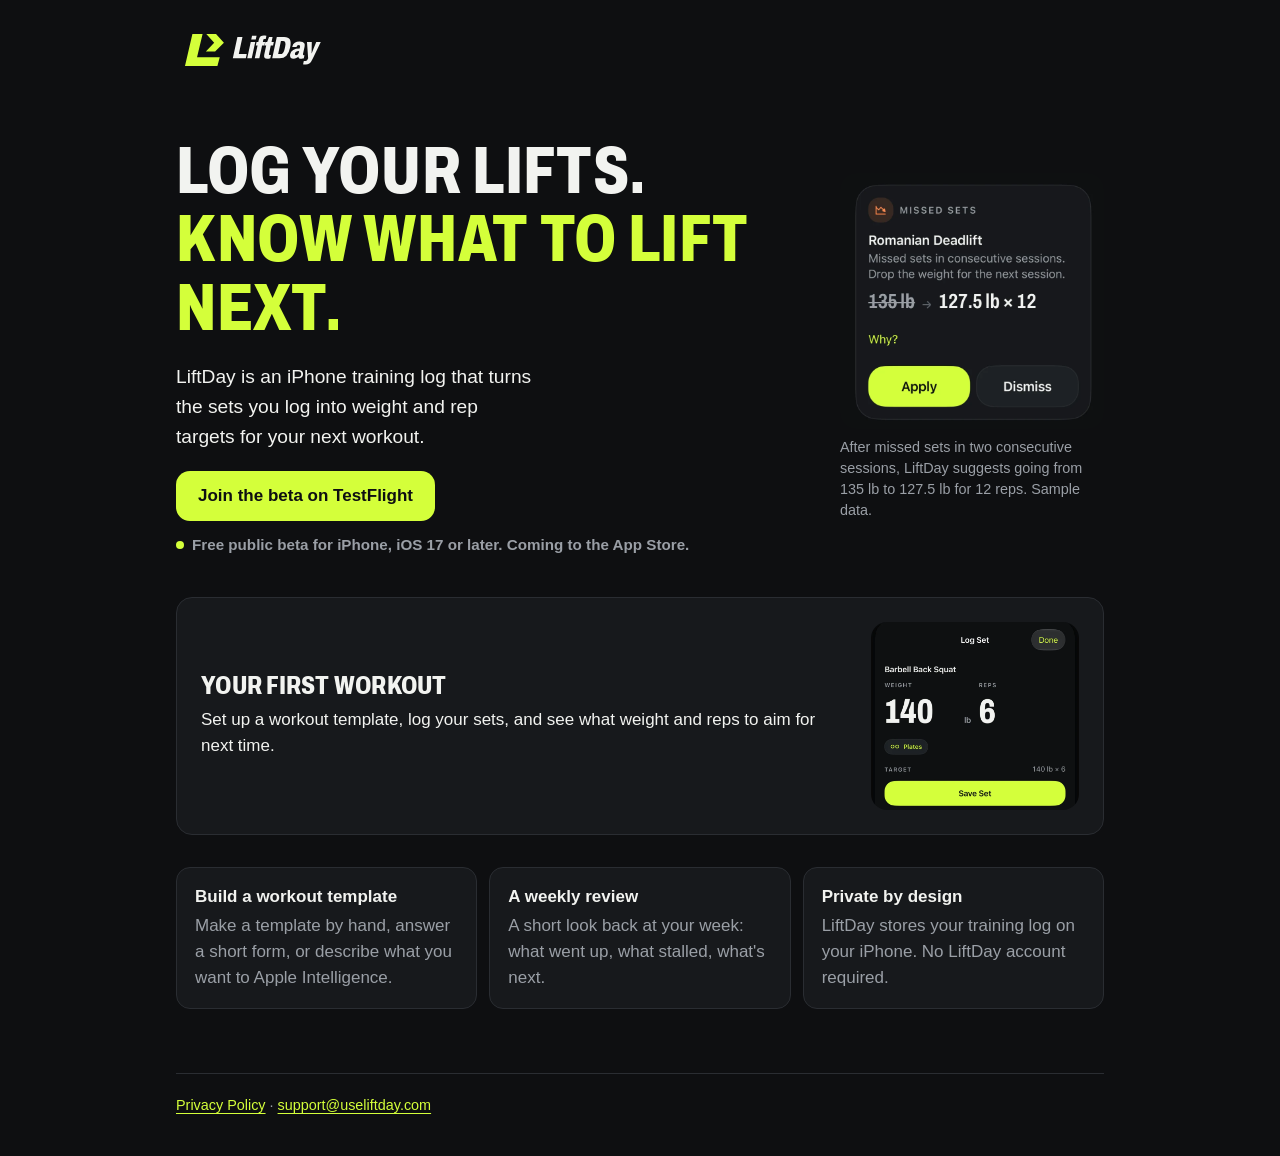
==== commit 5b37cc27: "Link the public TestFlight beta from the home page Replace "Coming soon to the App Store" with a Joi" ====
--- a/index.html
+++ b/index.html
@@ -22,7 +22,7 @@
   <link rel="icon" href="/brand/liftmark-primary.svg" type="image/svg+xml">
   <link rel="icon" href="/brand/favicon-32.png" sizes="32x32" type="image/png">
   <link rel="apple-touch-icon" href="/brand/apple-touch-icon.png">
-  <link rel="stylesheet" href="/style.css?v=d384a19b7b8d">
+  <link rel="stylesheet" href="/style.css?v=b3140db4b7ae">
 </head>
 <body>
   <div class="wrap wrap-wide">
@@ -35,7 +35,8 @@
         <div class="hero-copy">
           <h1>Log your lifts. <span class="accent">Know what to lift next.</span></h1>
           <p class="lede">LiftDay is an iPhone training log that turns the sets you log into weight and rep targets for your next workout.</p>
-          <p class="status">Coming soon to the App Store</p>
+          <p class="cta"><a class="button" href="https://testflight.apple.com/join/mqCatHwe">Join the beta on TestFlight</a></p>
+          <p class="status">Free public beta for iPhone, iOS 17 or later. Coming to the App Store.</p>
         </div>
         <figure class="recommendation">
           <img src="/images/suggestion.webp" width="264" height="256"
--- a/style.css
+++ b/style.css
@@ -64,7 +64,24 @@
 .lede { font-size: 1.2rem; color: var(--chalk); }
 .muted { color: var(--text-secondary); }
 
-/* Plain status text, not a button: there's no store or beta link yet. */
+/* The public TestFlight beta, until the App Store link replaces it.
+   Lime with carbon text, like the app's primary buttons. */
+.cta { margin: 8px 0 12px; }
+.button {
+  display: inline-flex;
+  align-items: center;
+  min-height: 48px;
+  padding: 12px 22px;
+  border-radius: 14px;
+  background: var(--lime);
+  color: var(--carbon);
+  font-weight: 700;
+  text-decoration: none;
+}
+.button:hover { background: #E2FF73; }
+.button:focus-visible { outline-offset: 4px; border-radius: 14px; }
+
+/* Plain status text under the button. */
 .status {
   margin: 4px 0 0;
   color: var(--text-secondary);
